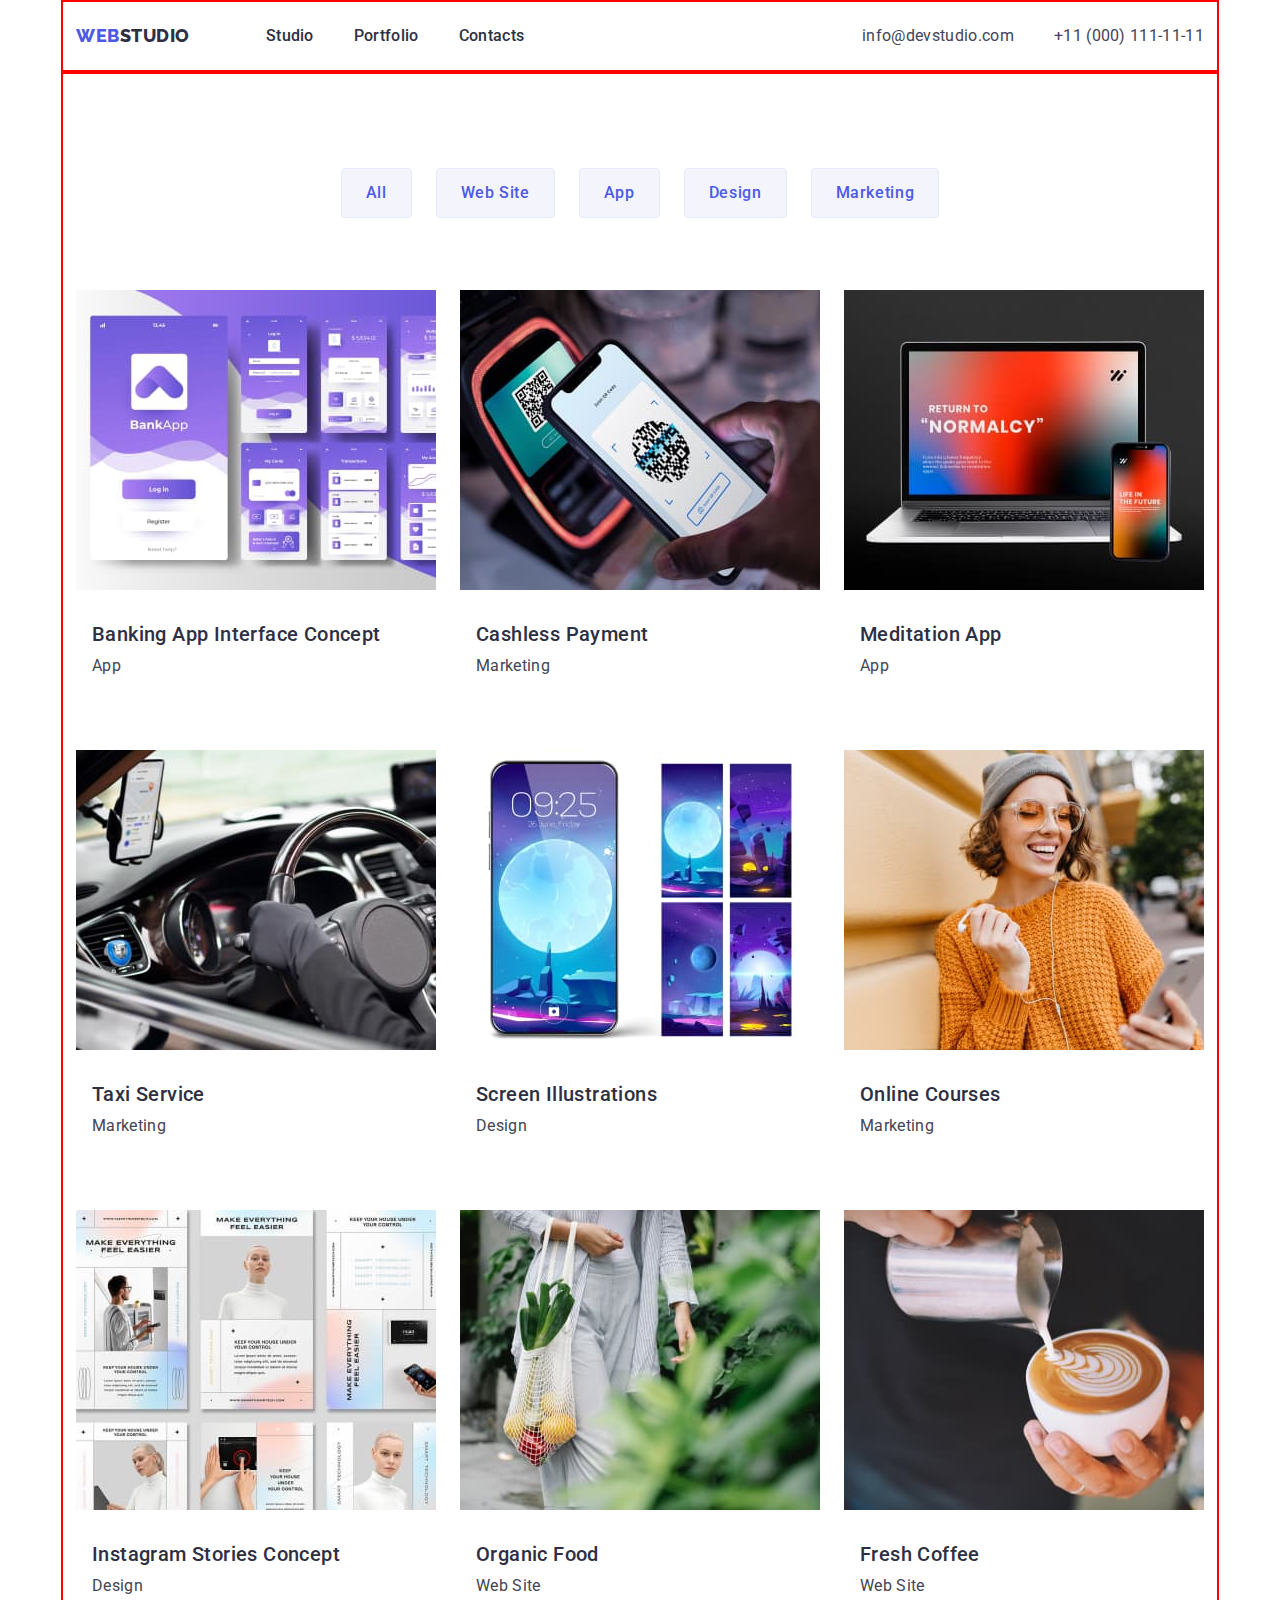
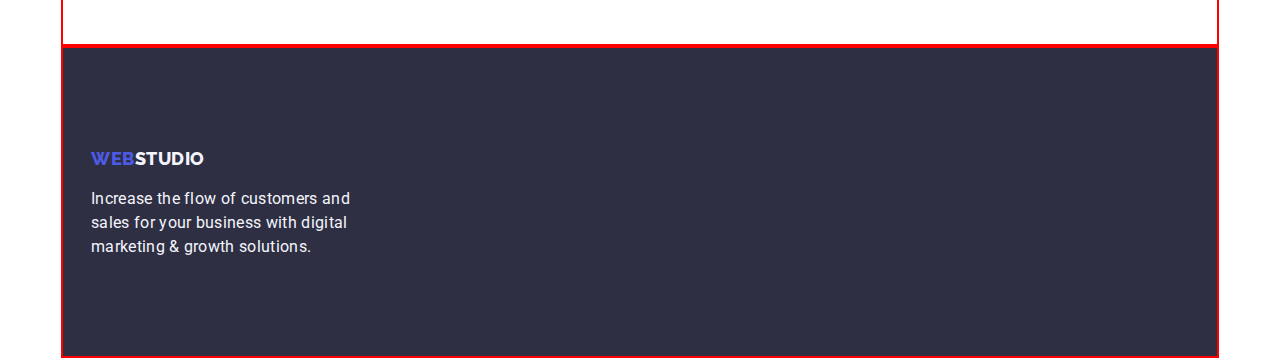
==== portfolio.html @ 13b866cd "up 0909" ====
<!DOCTYPE html>
<html lang="en">
  <head>
    <meta charset="UTF-8" />
    <meta http-equiv="X-UA-Compatible" content="IE=edge" />
    <meta name="viewport" content="width=device-width, initial-scale=1.0" />

    <link rel="preconnect" href="https://fonts.googleapis.com" />
    <link rel="preconnect" href="https://fonts.gstatic.com" crossorigin />
    <link
      href="https://fonts.googleapis.com/css2?family=Raleway:wght@800&family=Roboto:wght@400;500;700;900&display=swap"
      rel="stylesheet"
    />
    <link
      rel="stylesheet"
      href="https://cdn.jsdelivr.net/npm/modern-normalize@1.1.0/modern-normalize.min.css"
    />
    <link rel="stylesheet" href="./css/styles.css" />

    <title>Document</title>
  </head>
  <body>
    <header class="header container">
      <!-- navigation menu  -->
      <div class="header-container">
        <a class="header-logo link" href="./index.html">
          Web<span class="header-studio-color">Studio</span>
        </a>
        <nav class="header-nav">
          <ul class="header-nav-list list">
            <li>
              <a href="./index.html" class="header-link link">Studio</a>
            </li>
            <li>
              <a href="./portfolio.html" class="header-link link">Portfolio</a>
            </li>
            <li>
              <a href="" class="header-link link">Contacts</a>
            </li>
          </ul>
        </nav>
        <address class="list">
          <ul class="header-list-address list">
            <li>
              <a class="header-adaress link" href="mailto:info@devstudio.com"
                >info@devstudio.com</a
              >
            </li>
            <li>
              <a class="header-adaress link" href="tel:+110001111111"
                >+11 (000) 111-11-11</a
              >
            </li>
          </ul>
        </address>
      </div>
    </header>
    <!-- main -->
    <main>
      <section class="container">
        <h1 class="portfolio-heading">portfolio list</h1>
        <!-- potfolio button -->
        <div>
          <ul class="pf-btn-container list">
            <li>
              <button class="pf-btn cursor-focus-pf" type="button">All</button>
            </li>
            <li>
              <button class="pf-btn cursor-focus-pf" type="button">
                Web Site
              </button>
            </li>
            <li>
              <button class="pf-btn cursor-focus-pf" type="button">App</button>
            </li>
            <li>
              <button class="pf-btn cursor-focus-pf" type="button">
                Design
              </button>
            </li>
            <li>
              <button class="pf-btn cursor-focus-pf" type="button">
                Marketing
              </button>
            </li>
          </ul>
        </div>
        <!-- portfolio img -->
        <div>
          <ul class="portfolio-container list">
            <li class="pf-list">
              <a class="link" href="">
                <img
                  src="./images/portfolio/img-1.jpg"
                  alt="Banking App Interface Concept"
                  width="360"
                  height="300"
                />
                <h2 class="project-heading">Banking App Interface Concept</h2>
                <p class="project-direction">App</p>
              </a>
            </li>
            <li class="pf-list">
              <a class="link" href="">
                <img
                  src="./images/portfolio/img-2.jpg"
                  alt="Cashless Payment"
                  width="360"
                  height="300"
                />
                <h2 class="project-heading">Cashless Payment</h2>
                <p class="project-direction">Marketing</p>
              </a>
            </li>
            <li class="pf-list">
              <a class="link" href="">
                <img
                  src="./images/portfolio/img-3.jpg"
                  alt="Meditation App"
                  width="360"
                  height="300"
                />
                <h2 class="project-heading">Meditation App</h2>
                <p class="project-direction">App</p>
              </a>
            </li>
            <li class="pf-list">
              <a class="link" href="">
                <img
                  src="./images/portfolio/img-4.jpg"
                  alt="Taxi Service"
                  width="360"
                  height="300"
                />
                <h2 class="project-heading">Taxi Service</h2>
                <p class="project-direction">Marketing</p>
              </a>
            </li>
            <li class="pf-list">
              <a class="link" href="">
                <img
                  src="./images/portfolio/img-5.jpg"
                  alt="Screen Illustrations"
                  width="360"
                  height="300"
                />
                <h2 class="project-heading">Screen Illustrations</h2>
                <p class="project-direction">Design</p>
              </a>
            </li>
            <li class="pf-list">
              <a class="link" href="">
                <img
                  src="./images/portfolio/img-6.jpg"
                  alt="Online Courses"
                  width="360"
                  height="300"
                />
                <h2 class="project-heading">Online Courses</h2>
                <p class="project-direction">Marketing</p>
              </a>
            </li>
            <li class="pf-list">
              <a class="link" href="">
                <img
                  src="./images/portfolio/img-7.jpg"
                  alt="Instagram Stories Concept"
                  width="360"
                  height="300"
                />
                <h2 class="project-heading">Instagram Stories Concept</h2>
                <p class="project-direction">Design</p>
              </a>
            </li>
            <li class="pf-list">
              <a class="link" href="">
                <img
                  src="./images/portfolio/img-8.jpg"
                  alt="Organic Food"
                  width="360"
                  height="300"
                />
                <h2 class="project-heading">Organic Food</h2>
                <p class="project-direction">Web Site</p>
              </a>
            </li>
            <li class="pf-list">
              <a class="link" href="">
                <img
                  src="./images/portfolio/img-9.jpg"
                  alt="Fresh Coffee"
                  width="360"
                  height="300"
                />
                <h2 class="project-heading">Fresh Coffee</h2>
                <p class="project-direction">Web Site</p>
              </a>
            </li>
          </ul>
        </div>
      </section>
    </main>
    <!-- footer section -->
    <footer class="footer-section container">
      <div class="footer-container">
        <a class="footer-logo link" href="./index.html">
          Web
          <span class="studio-footer-color">Studio</span>
        </a>
        <p class="footer-indent">
          Increase the flow of customers and sales for your business with
          digital marketing & growth solutions.
        </p>
      </div>
    </footer>
  </body>
</html>
---- css/styles.css ----
:root {
  --heading-color: #2e2f42;
  --text-color: #434455;
  --logo-clr-web: #4d5ae5;
  --logo-clr-dark: #2e2f42;
  --logo-clr-light: #f4f4fd;
  --background-page: #ffffff;
  --header-link-normal: #2e2f42;
  --header-link-hover: #404bbf;
  --address-normal: #434455;
  --address-hover: #404bbf;
}

body {
  font-family: "Raleway", sans-serif;
  font-family: "Roboto", sans-serif;
  color: var(--text-color);
  background-color: var(--background-page);
}

/* reset start */
h1,
h2,
h3,
h4,
h5,
h6,
p {
  margin: 0;
}

img {
  display: block;
}

.list {
  list-style: none;
  padding: 0;
  margin: 0;
}

.link {
  text-decoration: none;
}

/* header  */
.container {
  width: 1158px;
  margin-left: auto;
  margin-right: auto;
  padding-left: 15px;
  padding-right: 15px;
  outline: 2px solid red;
  outline-offset: -2px;
}

.header-container {
  display: flex;
  align-items: center;
}

.header-logo {
  font-family: "Raleway", sans-serif;
  font-style: normal;
  font-weight: 800;
  font-size: 18px;
  line-height: 1.17;
  display: flex;
  align-items: center;
  letter-spacing: 0.03em;
  text-transform: uppercase;
  color: var(--logo-clr-web);
  margin-right: 76px;
  padding-top: 24px;
  padding-bottom: 24px;
}

.header-studio-color {
  color: var(--logo-clr-dark);
}

.header-nav {
  margin-right: auto;
}

.header-nav-list {
  display: flex;
  align-items: center;
  gap: 40px;
}

.header-link {
  display: block;
  padding-top: 24px;
  padding-bottom: 24px;
  font-weight: 500;
  font-size: 16px;
  line-height: 1.5;
  letter-spacing: 0.02em;
  color: var(--header-link-normal);
}

.header-link:hover,
.header-link:focus {
  color: var(--header-link-hover);
}

.header-adaress {
  display: block;
  padding-top: 24px;
  padding-bottom: 24px;
  font-style: normal;
  font-size: 16px;
  line-height: 1.5;
  letter-spacing: 0.02em;
  color: var(--address-normal);
}

.header-adaress:hover,
.header-adaress:focus {
  color: var(--address-hover);
}

.header-list-address {
  display: flex;
  gap: 40px;
}

/* hero */
.hero-section {
  background-color: #2e2f42;
}

.hero-container {
  height: 600px;
  padding-top: 188px;
}

.hero-heading {
  font-family: "Roboto", sans-serif;
  font-weight: 700;
  font-size: 56px;
  line-height: 1.07;
  text-align: center;
  letter-spacing: 0.02em;
  color: #ffffff;
  margin-bottom: 48px;
}

.hero-button {
  padding: 16px 32px;
  font-family: "Roboto", sans-serif;
  font-weight: 500;
  font-size: 16px;
  line-height: 1.5;
  display: flex;
  letter-spacing: 0.04em;
  color: #ffffff;
  background: #4d5ae5;
  min-width: 169px;
  min-height: 56px;
  border-radius: 4px;
  margin-left: auto;
  margin-right: auto;
}

.hero-button:hover,
.hero-button:focus {
  background: #404bbf;
  cursor: pointer;
}

/* studio */

.studio-heading-none {
  display: none;
}

.studio-container {
  min-height: 388px;
  padding-top: 120px;
  padding-right: 15px;
  padding-bottom: 120px;
  padding-left: 15px;
}

.studio-container-ul {
  display: flex;
  gap: 24px;
}

.studio-li {
  flex-basis: calc((100% - 72px) / 3);
}

.studio-heading {
  font-weight: 500;
  font-size: 20px;
  line-height: 1.2;
  letter-spacing: 0.02em;
  color: var(--heading-color);
  margin-bottom: 8px;
}

.studio-indent {
  font-size: 16px;
  line-height: 1.5;
  letter-spacing: 0.02em;
  color: var(--text-color);
}

/* What are we doing */
.doing-heading {
  font-weight: 700;
  font-size: 36px;
  line-height: 1.11;
  text-align: center;
  letter-spacing: 0.02em;
  text-transform: capitalize;
  color: var(--heading-color);
  padding-bottom: 72px;
}

.doing-container {
  display: flex;
  gap: 24px;
}

.doing-container-content {
  min-height: 532px;
}

/* our team section */
.team-section {
  background-color: #f4f4fd;
}

.team-container-content {
  min-height: 732px;
}

.team-heading {
  font-weight: 700;
  font-size: 36px;
  line-height: 1.11;
  text-align: center;
  letter-spacing: 0.02em;
  text-transform: capitalize;
  color: var(--heading-color);
  padding-top: 120px;
  padding-bottom: 72px;
}

.team-container {
  min-height: 380px;
  display: flex;
  gap: 24px;
}

.team-style-list {
  min-height: 120px;
  background-color: #ffffff;
}

.team-name-heading {
  padding-top: 32px;
  font-weight: 500;
  font-size: 20px;
  line-height: 1.2;
  text-align: center;
  letter-spacing: 0.02em;
  color: var(--heading-color);
}

.team-position {
  padding-top: 8px;
  font-size: 16px;
  line-height: 1.5;
  text-align: center;
  letter-spacing: 0.02em;
  color: var(--text-color);
}

/* footer sectio */
.footer-section {
  background-color: #2e2f42;
}

.footer-logo {
  font-family: "Raleway", sans-serif;
  font-style: normal;
  font-weight: 800;
  font-size: 18px;
  line-height: 1.17;
  display: flex;
  align-items: center;
  letter-spacing: 0.03em;
  text-transform: uppercase;
  color: var(--logo-clr-web);
}

.footer-container {
  min-height: 312px;
  padding-top: 102px;
  padding-left: 15px;
}

.studio-footer-color {
  color: var(--logo-clr-light);
}

.footer-indent {
  padding-top: 18px;
  width: 264px;
  font-size: 16px;
  line-height: 1.5;
  letter-spacing: 0.02em;
  color: #f4f4fd;
}

/* --------- */
/* portfolio */
/* --------- */
.portfolio-heading {
  display: none;
}

/* main */
.pf-btn-container {
  display: flex;
  justify-content: center;
  gap: 24px;
  padding-top: 96px;
  padding-bottom: 72px;
}
.pf-btn {
  font-family: "Roboto", sans-serif;
  font-style: normal;
  font-weight: 500;
  font-size: 16px;
  line-height: 1.5;
  display: flex;
  letter-spacing: 0.04em;
  color: #4d5ae5;
  background-color: #f4f4fd;
  border: 1px solid #e7e9fc;
  border-radius: 4px;
  min-width: 21px;
  min-height: 24px;
  padding: 12px 24px;
}

.cursor-focus-pf {
  cursor: pointer;
}

.pf-btn:hover,
.pf-btn:focus {
  background: #404bbf;
  color: #ffffff;
}
/* portfolio */

.portfolio-container {
  display: flex;
  flex-wrap: wrap;
  gap: 24px;
}

.pf-list {
  margin-bottom: 48px;
}

.project-heading {
  padding-top: 32px;
  padding-left: 16px;
  font-weight: 500;
  font-size: 20px;
  line-height: 1.2;
  letter-spacing: 0.02em;
  color: var(--heading-color);
}

.project-direction {
  padding-top: 8px;
  padding-left: 16px;
  font-size: 16px;
  line-height: 1.5;
  letter-spacing: 0.02em;
  color: var(--text-color);
}
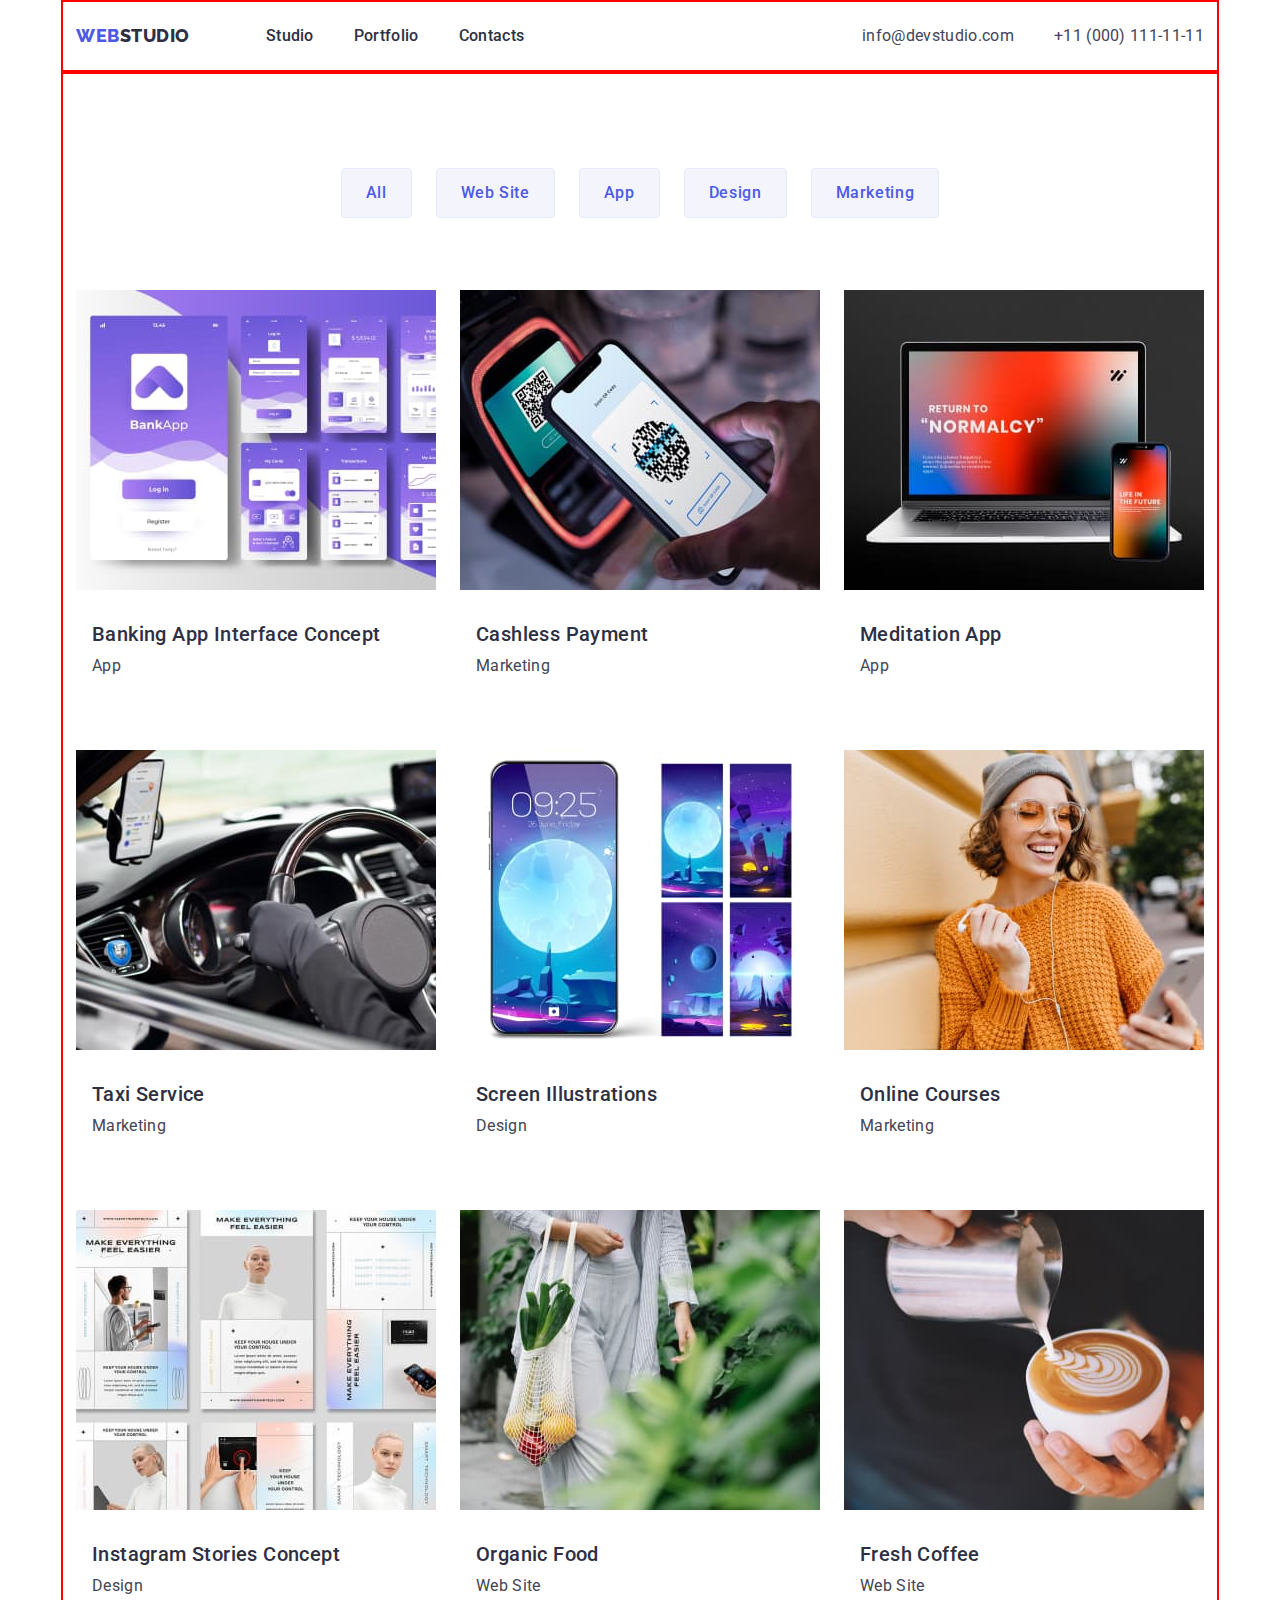
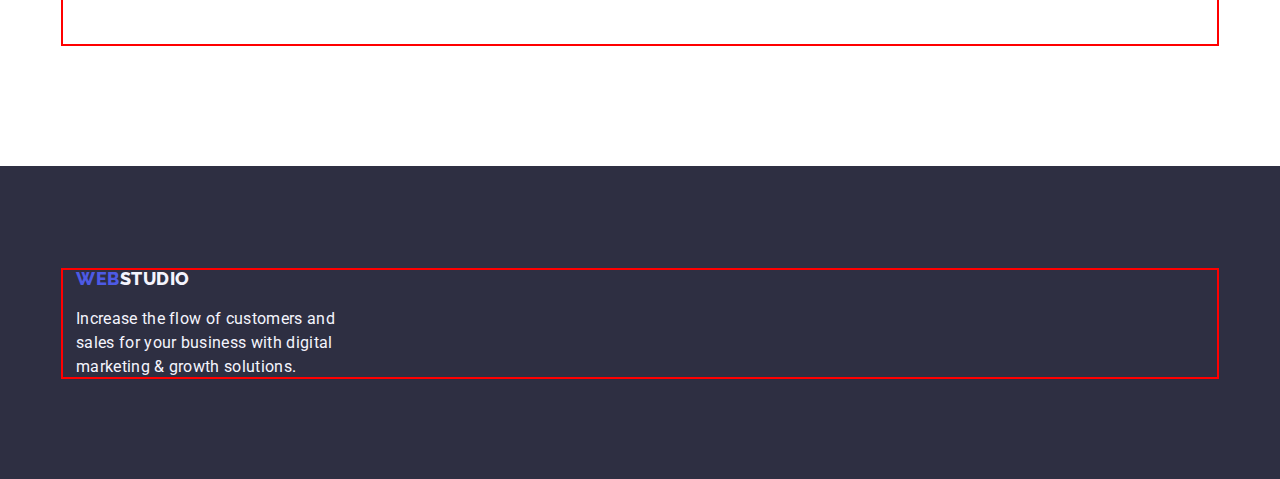
==== commit 089fc702: "maybe end" ====
--- a/portfolio.html
+++ b/portfolio.html
@@ -57,10 +57,10 @@
     </header>
     <!-- main -->
     <main>
-      <section class="container">
+      <section class="pf-bottom">
         <h1 class="portfolio-heading">portfolio list</h1>
         <!-- potfolio button -->
-        <div>
+        <div class="container">
           <ul class="pf-btn-container list">
             <li>
               <button class="pf-btn cursor-focus-pf" type="button">All</button>
@@ -84,9 +84,9 @@
               </button>
             </li>
           </ul>
-        </div>
+        
         <!-- portfolio img -->
-        <div>
+        
           <ul class="portfolio-container list">
             <li class="pf-list">
               <a class="link" href="">
@@ -201,8 +201,8 @@
       </section>
     </main>
     <!-- footer section -->
-    <footer class="footer-section container">
-      <div class="footer-container">
+    <footer class="footer-section">
+      <div class="container">
         <a class="footer-logo link" href="./index.html">
           Web
           <span class="studio-footer-color">Studio</span>
--- a/css/styles.css
+++ b/css/styles.css
@@ -128,13 +128,11 @@
 
 /* hero */
 .hero-section {
+  padding-top: 188px;
+  padding-bottom: 188px;
   background-color: #2e2f42;
 }
 
-.hero-container {
-  height: 600px;
-  padding-top: 188px;
-}
 
 .hero-heading {
   font-family: "Roboto", sans-serif;
@@ -148,7 +146,6 @@
 }
 
 .hero-button {
-  padding: 16px 32px;
   font-family: "Roboto", sans-serif;
   font-weight: 500;
   font-size: 16px;
@@ -159,6 +156,7 @@
   background: #4d5ae5;
   min-width: 169px;
   min-height: 56px;
+  padding: 16px 32px;
   border-radius: 4px;
   margin-left: auto;
   margin-right: auto;
@@ -172,8 +170,21 @@
 
 /* studio */
 
+.section {
+  padding: 120px 0;
+}
+
 .studio-heading-none {
-  display: none;
+  position: absolute;
+  width: 1px;
+  height: 1px;
+  margin: -1px;
+  border: 0;
+  padding: 0;
+  white-space: nowrap;
+  clip-path: inset(100%);
+  clip: rect(0 0 0 0);
+  overflow: hidden;
 }
 
 .studio-container {
@@ -188,9 +199,8 @@
   display: flex;
   gap: 24px;
 }
-
-.studio-li {
-  flex-basis: calc((100% - 72px) / 3);
+.studio-list-item {
+  flex-basis: calc((100% - 72px) / 4);
 }
 
 .studio-heading {
@@ -218,7 +228,7 @@
   letter-spacing: 0.02em;
   text-transform: capitalize;
   color: var(--heading-color);
-  padding-bottom: 72px;
+  margin-bottom: 72px;
 }
 
 .doing-container {
@@ -227,17 +237,17 @@
 }
 
 .doing-container-content {
-  min-height: 532px;
+  padding-bottom: 120px;
 }
 
 /* our team section */
 .team-section {
   background-color: #f4f4fd;
-}
-
-.team-container-content {
-  min-height: 732px;
-}
+  padding-top: 120px;
+  padding-bottom: 120px;
+}
+
+
 
 .team-heading {
   font-weight: 700;
@@ -247,18 +257,16 @@
   letter-spacing: 0.02em;
   text-transform: capitalize;
   color: var(--heading-color);
-  padding-top: 120px;
-  padding-bottom: 72px;
+margin-bottom: 72px;
 }
 
 .team-container {
-  min-height: 380px;
   display: flex;
   gap: 24px;
 }
 
 .team-style-list {
-  min-height: 120px;
+padding-bottom: 32px;
   background-color: #ffffff;
 }
 
@@ -283,6 +291,8 @@
 
 /* footer sectio */
 .footer-section {
+  padding-top: 102px;
+  padding-bottom: 100px;
   background-color: #2e2f42;
 }
 
@@ -299,11 +309,6 @@
   color: var(--logo-clr-web);
 }
 
-.footer-container {
-  min-height: 312px;
-  padding-top: 102px;
-  padding-left: 15px;
-}
 
 .studio-footer-color {
   color: var(--logo-clr-light);
@@ -322,10 +327,23 @@
 /* portfolio */
 /* --------- */
 .portfolio-heading {
-  display: none;
+  position: absolute;
+  width: 1px;
+  height: 1px;
+  margin: -1px;
+  border: 0;
+  padding: 0;
+  white-space: nowrap;
+  clip-path: inset(100%);
+  clip: rect(0 0 0 0);
+  overflow: hidden;
 }
 
 /* main */
+.pf-bottom {
+  padding-bottom: 120px;
+}
+
 .pf-btn-container {
   display: flex;
   justify-content: center;
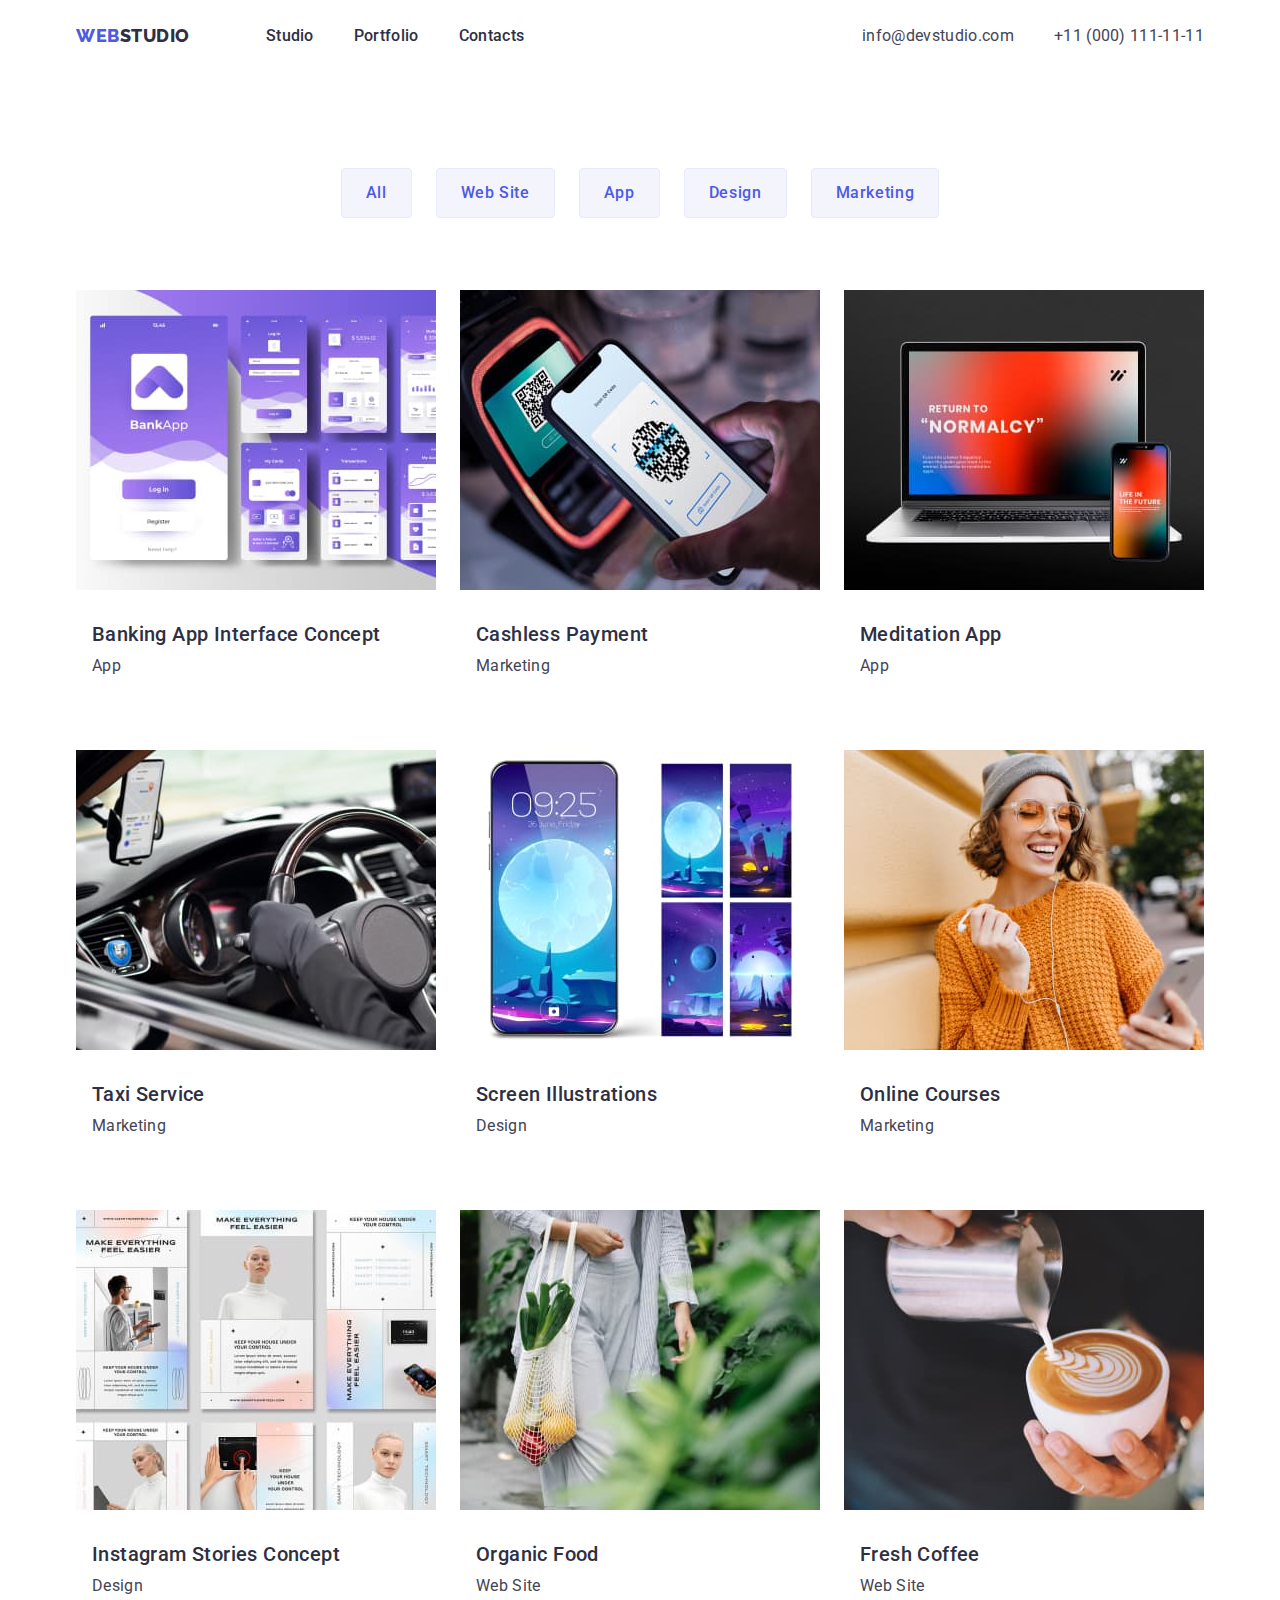
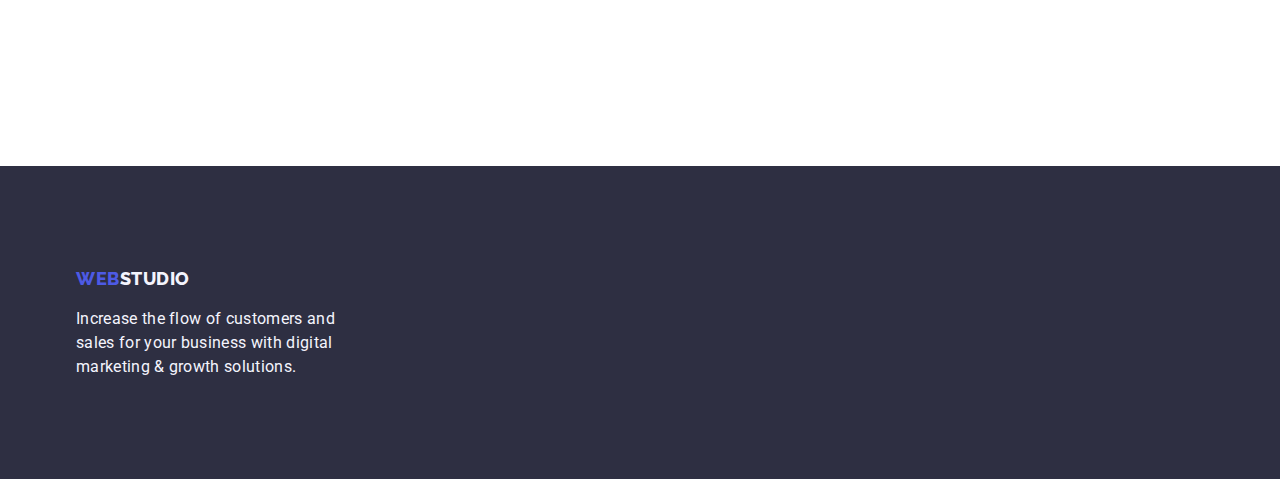
==== commit 81184f7c: "end" ====
--- a/portfolio.html
+++ b/portfolio.html
@@ -84,9 +84,9 @@
               </button>
             </li>
           </ul>
-        
-        <!-- portfolio img -->
-        
+
+          <!-- portfolio img -->
+
           <ul class="portfolio-container list">
             <li class="pf-list">
               <a class="link" href="">
--- a/css/styles.css
+++ b/css/styles.css
@@ -50,8 +50,6 @@
   margin-right: auto;
   padding-left: 15px;
   padding-right: 15px;
-  outline: 2px solid red;
-  outline-offset: -2px;
 }
 
 .header-container {
@@ -132,7 +130,6 @@
   padding-bottom: 188px;
   background-color: #2e2f42;
 }
-
 
 .hero-heading {
   font-family: "Roboto", sans-serif;
@@ -247,8 +244,6 @@
   padding-bottom: 120px;
 }
 
-
-
 .team-heading {
   font-weight: 700;
   font-size: 36px;
@@ -257,7 +252,7 @@
   letter-spacing: 0.02em;
   text-transform: capitalize;
   color: var(--heading-color);
-margin-bottom: 72px;
+  margin-bottom: 72px;
 }
 
 .team-container {
@@ -266,7 +261,7 @@
 }
 
 .team-style-list {
-padding-bottom: 32px;
+  padding-bottom: 32px;
   background-color: #ffffff;
 }
 
@@ -308,7 +303,6 @@
   text-transform: uppercase;
   color: var(--logo-clr-web);
 }
-
 
 .studio-footer-color {
   color: var(--logo-clr-light);
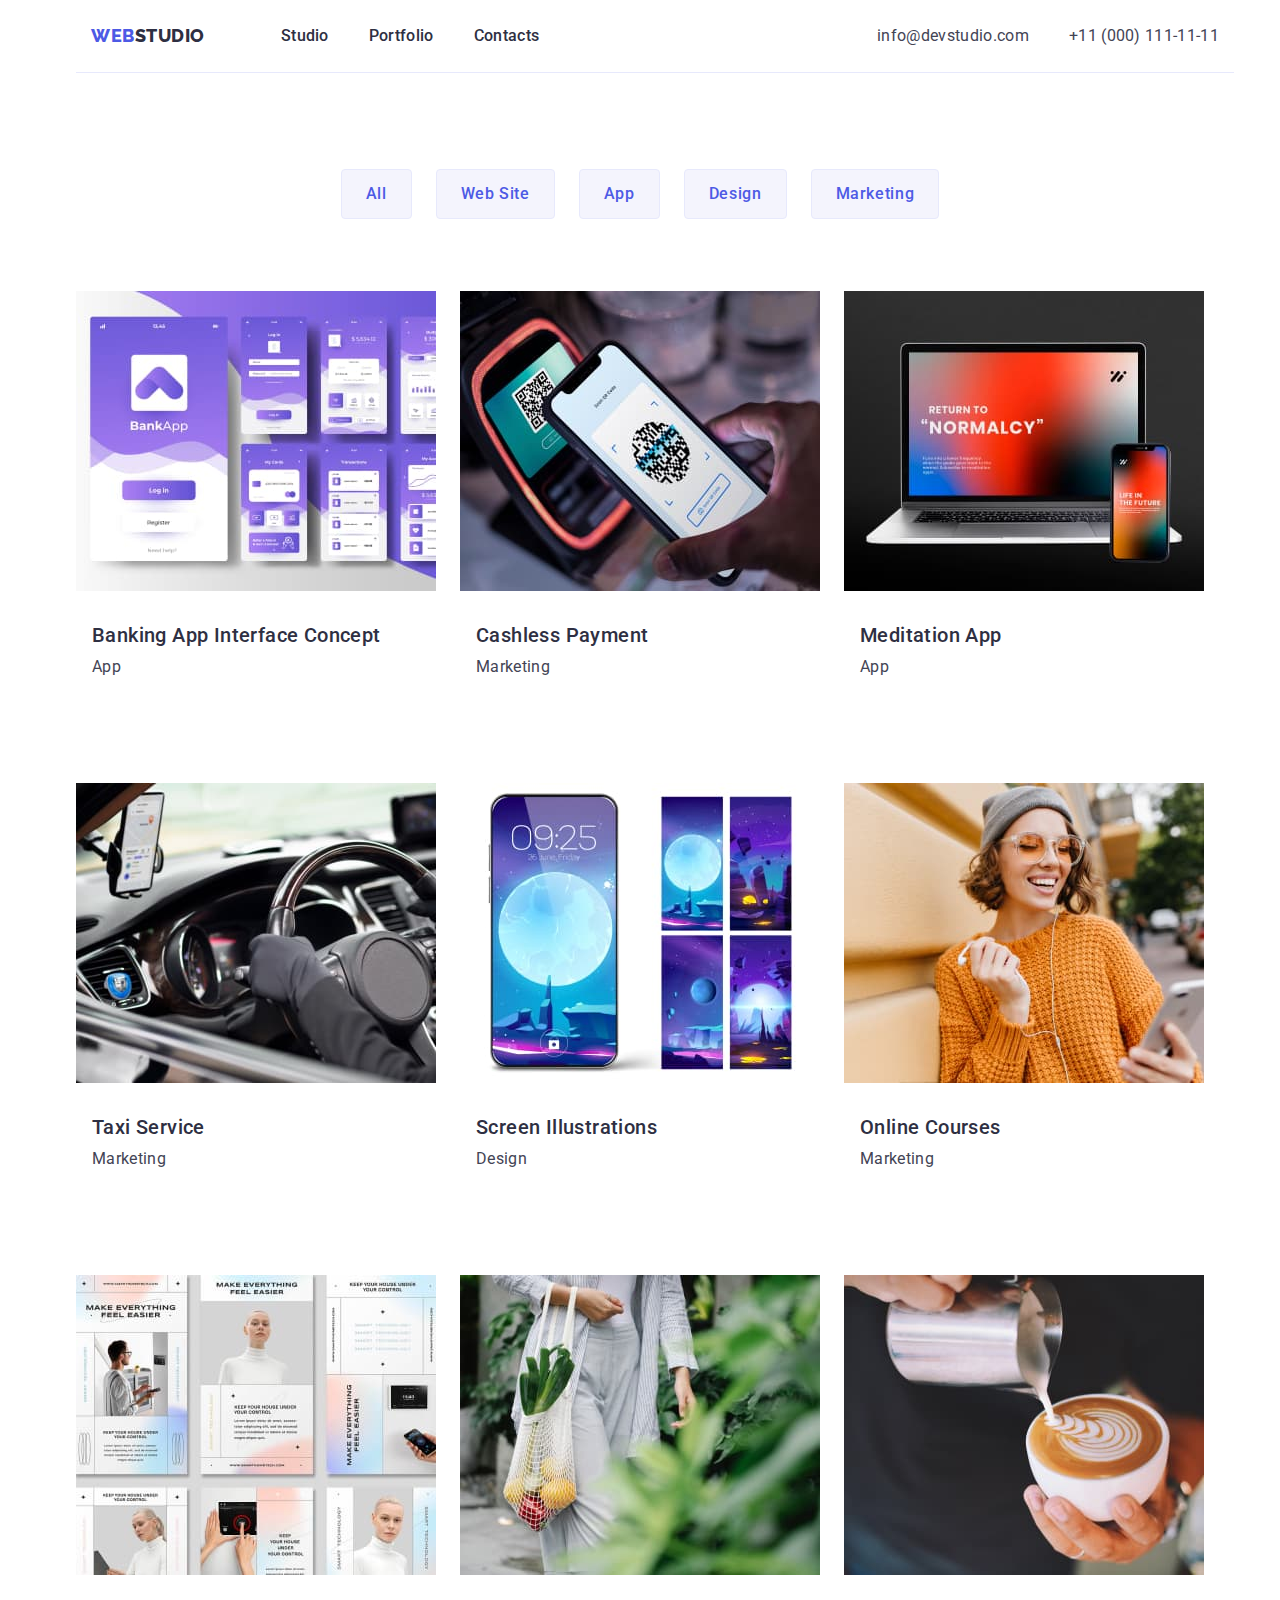
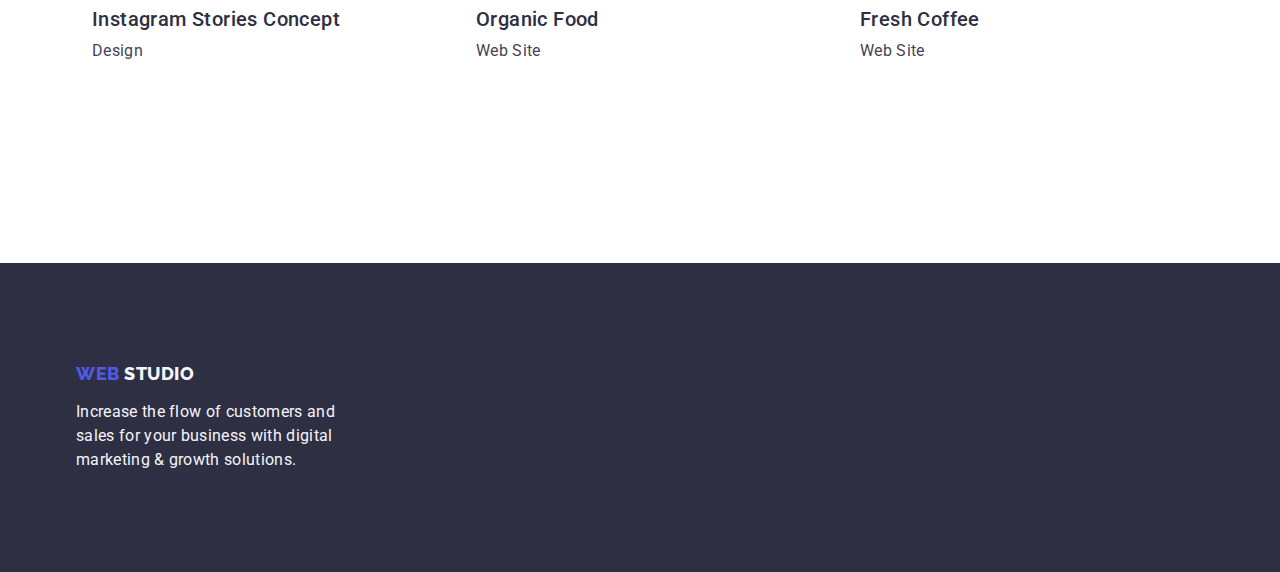
==== commit 5eb346e2: "up1349" ====
--- a/portfolio.html
+++ b/portfolio.html
@@ -22,11 +22,11 @@
   <body>
     <header class="header container">
       <!-- navigation menu  -->
-      <div class="header-container">
-        <a class="header-logo link" href="./index.html">
-          Web<span class="header-studio-color">Studio</span>
-        </a>
+      <div class="header-container container">
         <nav class="header-nav">
+          <a class="header-logo link" href="./index.html">
+            Web<span class="header-studio-color">Studio</span>
+          </a>
           <ul class="header-nav-list list">
             <li>
               <a href="./index.html" class="header-link link">Studio</a>
--- a/css/styles.css
+++ b/css/styles.css
@@ -55,6 +55,7 @@
 .header-container {
   display: flex;
   align-items: center;
+  border-bottom: 1px solid #e7e9fc;
 }
 
 .header-logo {
@@ -78,6 +79,8 @@
 }
 
 .header-nav {
+  display: flex;
+  align-items: center;
   margin-right: auto;
 }
 
@@ -139,7 +142,10 @@
   text-align: center;
   letter-spacing: 0.02em;
   color: #ffffff;
+  max-width: 496px;
+  margin-right: auto;
   margin-bottom: 48px;
+  margin-left: auto;
 }
 
 .hero-button {
@@ -147,22 +153,23 @@
   font-weight: 500;
   font-size: 16px;
   line-height: 1.5;
-  display: flex;
+  display: block;
   letter-spacing: 0.04em;
   color: #ffffff;
   background: #4d5ae5;
-  min-width: 169px;
-  min-height: 56px;
+  height: 56px;
   padding: 16px 32px;
+  border: none;
   border-radius: 4px;
   margin-left: auto;
   margin-right: auto;
+  cursor: pointer;
 }
 
 .hero-button:hover,
 .hero-button:focus {
   background: #404bbf;
-  cursor: pointer;
+  cursor: pointe;
 }
 
 /* studio */
@@ -261,18 +268,23 @@
 }
 
 .team-style-list {
-  padding-bottom: 32px;
+
   background-color: #ffffff;
 }
 
+.team-name-position {
+  padding: 32px 16px;
+  border-radius: 0px 0px 4px 4px;
+}
+
 .team-name-heading {
-  padding-top: 32px;
   font-weight: 500;
   font-size: 20px;
   line-height: 1.2;
   text-align: center;
   letter-spacing: 0.02em;
   color: var(--heading-color);
+  margin-bottom: 8px;
 }
 
 .team-position {
@@ -286,7 +298,7 @@
 
 /* footer sectio */
 .footer-section {
-  padding-top: 102px;
+  padding-top: 100px;
   padding-bottom: 100px;
   background-color: #2e2f42;
 }
@@ -297,11 +309,12 @@
   font-weight: 800;
   font-size: 18px;
   line-height: 1.17;
-  display: flex;
+  display: inline-block;
   align-items: center;
   letter-spacing: 0.03em;
   text-transform: uppercase;
   color: var(--logo-clr-web);
+  margin-bottom: 16px;
 }
 
 .studio-footer-color {
@@ -309,7 +322,6 @@
 }
 
 .footer-indent {
-  padding-top: 18px;
   width: 264px;
   font-size: 16px;
   line-height: 1.5;
@@ -396,6 +408,7 @@
 .project-direction {
   padding-top: 8px;
   padding-left: 16px;
+  padding-bottom: 32px;
   font-size: 16px;
   line-height: 1.5;
   letter-spacing: 0.02em;
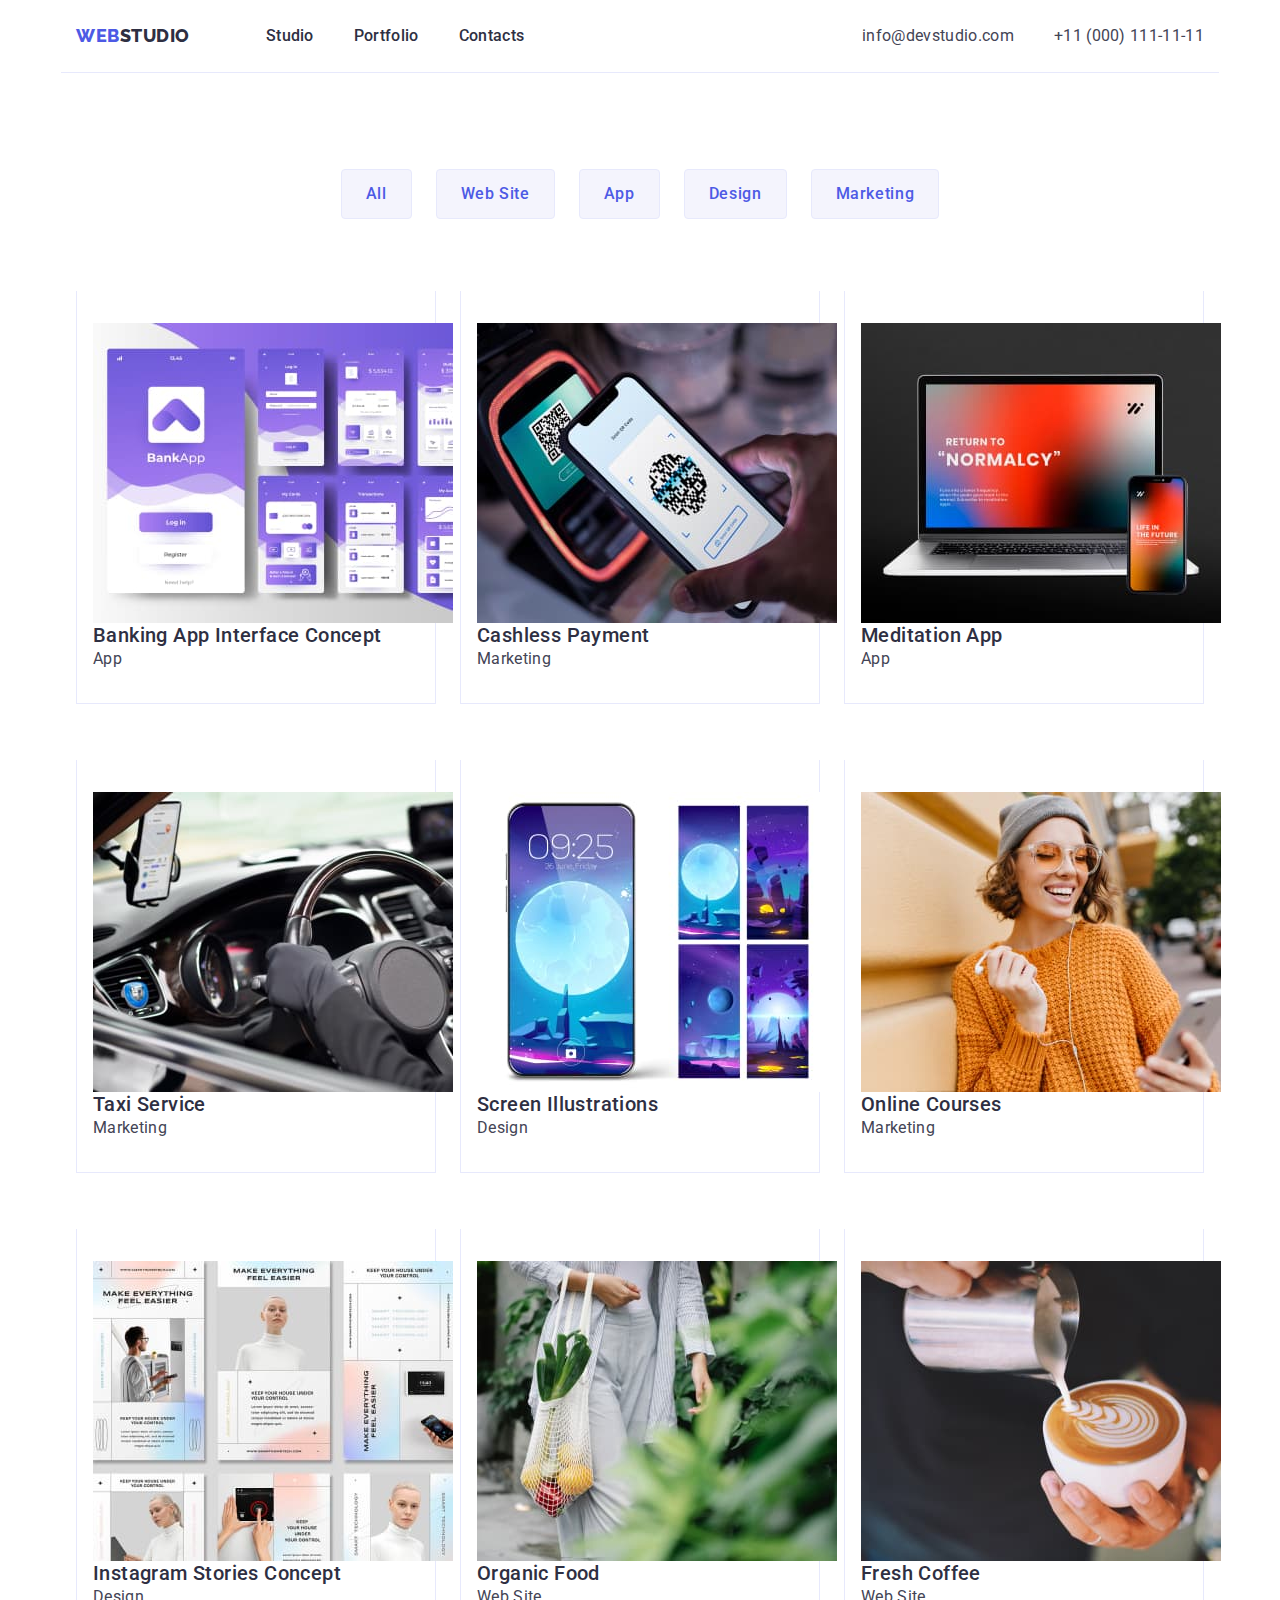
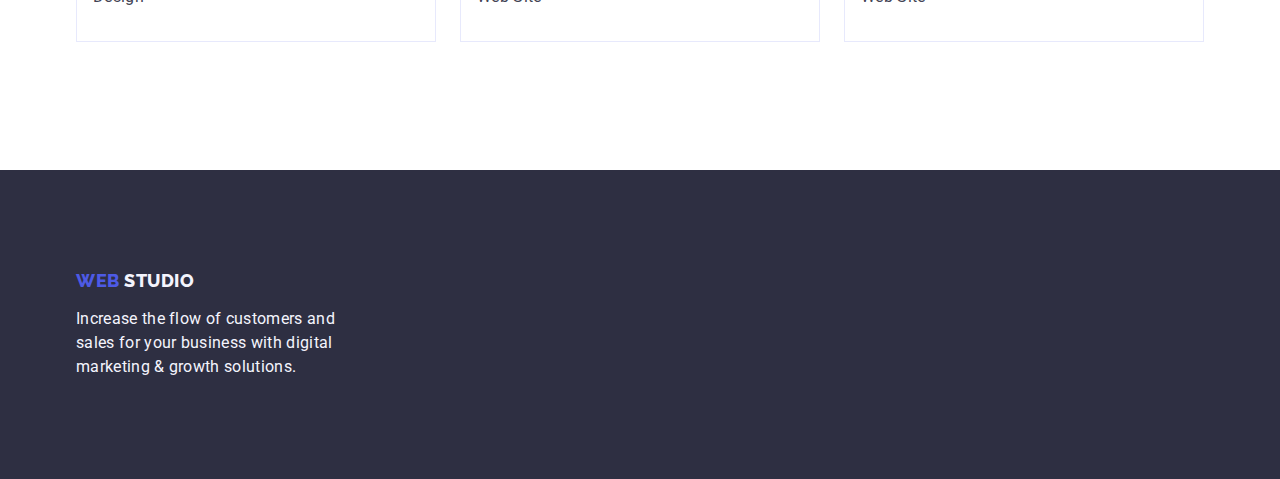
==== commit d5823fdb: "up1500" ====
--- a/portfolio.html
+++ b/portfolio.html
@@ -20,7 +20,7 @@
     <title>Document</title>
   </head>
   <body>
-    <header class="header container">
+    <header>
       <!-- navigation menu  -->
       <div class="header-container container">
         <nav class="header-nav">
@@ -89,112 +89,130 @@
 
           <ul class="portfolio-container list">
             <li class="pf-list">
-              <a class="link" href="">
-                <img
-                  src="./images/portfolio/img-1.jpg"
-                  alt="Banking App Interface Concept"
-                  width="360"
-                  height="300"
-                />
-                <h2 class="project-heading">Banking App Interface Concept</h2>
-                <p class="project-direction">App</p>
-              </a>
-            </li>
-            <li class="pf-list">
-              <a class="link" href="">
-                <img
-                  src="./images/portfolio/img-2.jpg"
-                  alt="Cashless Payment"
-                  width="360"
-                  height="300"
-                />
-                <h2 class="project-heading">Cashless Payment</h2>
-                <p class="project-direction">Marketing</p>
-              </a>
-            </li>
-            <li class="pf-list">
-              <a class="link" href="">
-                <img
-                  src="./images/portfolio/img-3.jpg"
-                  alt="Meditation App"
-                  width="360"
-                  height="300"
-                />
-                <h2 class="project-heading">Meditation App</h2>
-                <p class="project-direction">App</p>
-              </a>
-            </li>
-            <li class="pf-list">
-              <a class="link" href="">
-                <img
-                  src="./images/portfolio/img-4.jpg"
-                  alt="Taxi Service"
-                  width="360"
-                  height="300"
-                />
-                <h2 class="project-heading">Taxi Service</h2>
-                <p class="project-direction">Marketing</p>
-              </a>
-            </li>
-            <li class="pf-list">
-              <a class="link" href="">
-                <img
-                  src="./images/portfolio/img-5.jpg"
-                  alt="Screen Illustrations"
-                  width="360"
-                  height="300"
-                />
-                <h2 class="project-heading">Screen Illustrations</h2>
-                <p class="project-direction">Design</p>
-              </a>
-            </li>
-            <li class="pf-list">
-              <a class="link" href="">
-                <img
-                  src="./images/portfolio/img-6.jpg"
-                  alt="Online Courses"
-                  width="360"
-                  height="300"
-                />
-                <h2 class="project-heading">Online Courses</h2>
-                <p class="project-direction">Marketing</p>
-              </a>
-            </li>
-            <li class="pf-list">
-              <a class="link" href="">
-                <img
-                  src="./images/portfolio/img-7.jpg"
-                  alt="Instagram Stories Concept"
-                  width="360"
-                  height="300"
-                />
-                <h2 class="project-heading">Instagram Stories Concept</h2>
-                <p class="project-direction">Design</p>
-              </a>
-            </li>
-            <li class="pf-list">
-              <a class="link" href="">
-                <img
-                  src="./images/portfolio/img-8.jpg"
-                  alt="Organic Food"
-                  width="360"
-                  height="300"
-                />
-                <h2 class="project-heading">Organic Food</h2>
-                <p class="project-direction">Web Site</p>
-              </a>
-            </li>
-            <li class="pf-list">
-              <a class="link" href="">
-                <img
-                  src="./images/portfolio/img-9.jpg"
-                  alt="Fresh Coffee"
-                  width="360"
-                  height="300"
-                />
-                <h2 class="project-heading">Fresh Coffee</h2>
-                <p class="project-direction">Web Site</p>
-              </a>
+              <div class="pf-div">
+                <a class="link" href="">
+                  <img
+                    src="./images/portfolio/img-1.jpg"
+                    alt="Banking App Interface Concept"
+                    width="360"
+                    height="300"
+                  />
+                  <h2 class="project-heading">Banking App Interface Concept</h2>
+                  <p class="project-direction">App</p>
+                </a>
+              </div>
+            </li>
+            <li class="pf-list">
+              <div class="pf-div">
+                <a class="link" href="">
+                  <img
+                    src="./images/portfolio/img-2.jpg"
+                    alt="Cashless Payment"
+                    width="360"
+                    height="300"
+                  />
+                  <h2 class="project-heading">Cashless Payment</h2>
+                  <p class="project-direction">Marketing</p>
+                </a>
+              </div>
+            </li>
+            <li class="pf-list">
+              <div class="pf-div">
+                <a class="link" href="">
+                  <img
+                    src="./images/portfolio/img-3.jpg"
+                    alt="Meditation App"
+                    width="360"
+                    height="300"
+                  />
+                  <h2 class="project-heading">Meditation App</h2>
+                  <p class="project-direction">App</p>
+                </a>
+              </div>
+            </li>
+            <li class="pf-list">
+              <div class="pf-div">
+                <a class="link" href="">
+                  <img
+                    src="./images/portfolio/img-4.jpg"
+                    alt="Taxi Service"
+                    width="360"
+                    height="300"
+                  />
+                  <h2 class="project-heading">Taxi Service</h2>
+                  <p class="project-direction">Marketing</p>
+                </a>
+              </div>
+            </li>
+            <li class="pf-list">
+              <div class="pf-div">
+                <a class="link" href="">
+                  <img
+                    src="./images/portfolio/img-5.jpg"
+                    alt="Screen Illustrations"
+                    width="360"
+                    height="300"
+                  />
+                  <h2 class="project-heading">Screen Illustrations</h2>
+                  <p class="project-direction">Design</p>
+                </a>
+              </div>
+            </li>
+            <li class="pf-list">
+              <div class="pf-div">
+                <a class="link" href="">
+                  <img
+                    src="./images/portfolio/img-6.jpg"
+                    alt="Online Courses"
+                    width="360"
+                    height="300"
+                  />
+                  <h2 class="project-heading">Online Courses</h2>
+                  <p class="project-direction">Marketing</p>
+                </a>
+              </div>
+            </li>
+            <li class="pf-list">
+              <div class="pf-div">
+                <a class="link" href="">
+                  <img
+                    src="./images/portfolio/img-7.jpg"
+                    alt="Instagram Stories Concept"
+                    width="360"
+                    height="300"
+                  />
+                  <h2 class="project-heading">Instagram Stories Concept</h2>
+                  <p class="project-direction">Design</p>
+                </a>
+              </div>
+            </li>
+            <li class="pf-list">
+              <div class="pf-div">
+                <a class="link" href="">
+                  <img
+                    src="./images/portfolio/img-8.jpg"
+                    alt="Organic Food"
+                    width="360"
+                    height="300"
+                  />
+                  <h2 class="project-heading">Organic Food</h2>
+                  <p class="project-direction">Web Site</p>
+                </a>
+              </div>
+            </li>
+            <li class="pf-list">
+              <div class="pf-div">
+                <a class="link" href="">
+                  <img
+                    src="./images/portfolio/img-9.jpg"
+                    alt="Fresh Coffee"
+                    width="360"
+                    height="300"
+                  />
+                  <h2 class="project-heading">Fresh Coffee</h2>
+                  <p class="project-direction">Web Site</p>
+                </a>
+              </div>
             </li>
           </ul>
         </div>
--- a/css/styles.css
+++ b/css/styles.css
@@ -355,7 +355,7 @@
   justify-content: center;
   gap: 24px;
   padding-top: 96px;
-  padding-bottom: 72px;
+  margin-bottom: 72px;
 }
 .pf-btn {
   font-family: "Roboto", sans-serif;
@@ -382,22 +382,31 @@
 .pf-btn:focus {
   background: #404bbf;
   color: #ffffff;
-}
+  border: 1px solid transparent;
+}
+
 /* portfolio */
 
 .portfolio-container {
   display: flex;
   flex-wrap: wrap;
-  gap: 24px;
+  column-gap: 24px;
+  row-gap: 48px;
+ 
 }
 
 .pf-list {
-  margin-bottom: 48px;
+  width: calc((100% - 48px) / 3);
+}
+
+.pf-div {
+  padding: 32px 16px;
+  border: 1px solid #e7e9fc;
+  border-top: none;
+  margin-bottom: 8px;
 }
 
 .project-heading {
-  padding-top: 32px;
-  padding-left: 16px;
   font-weight: 500;
   font-size: 20px;
   line-height: 1.2;
@@ -406,9 +415,6 @@
 }
 
 .project-direction {
-  padding-top: 8px;
-  padding-left: 16px;
-  padding-bottom: 32px;
   font-size: 16px;
   line-height: 1.5;
   letter-spacing: 0.02em;
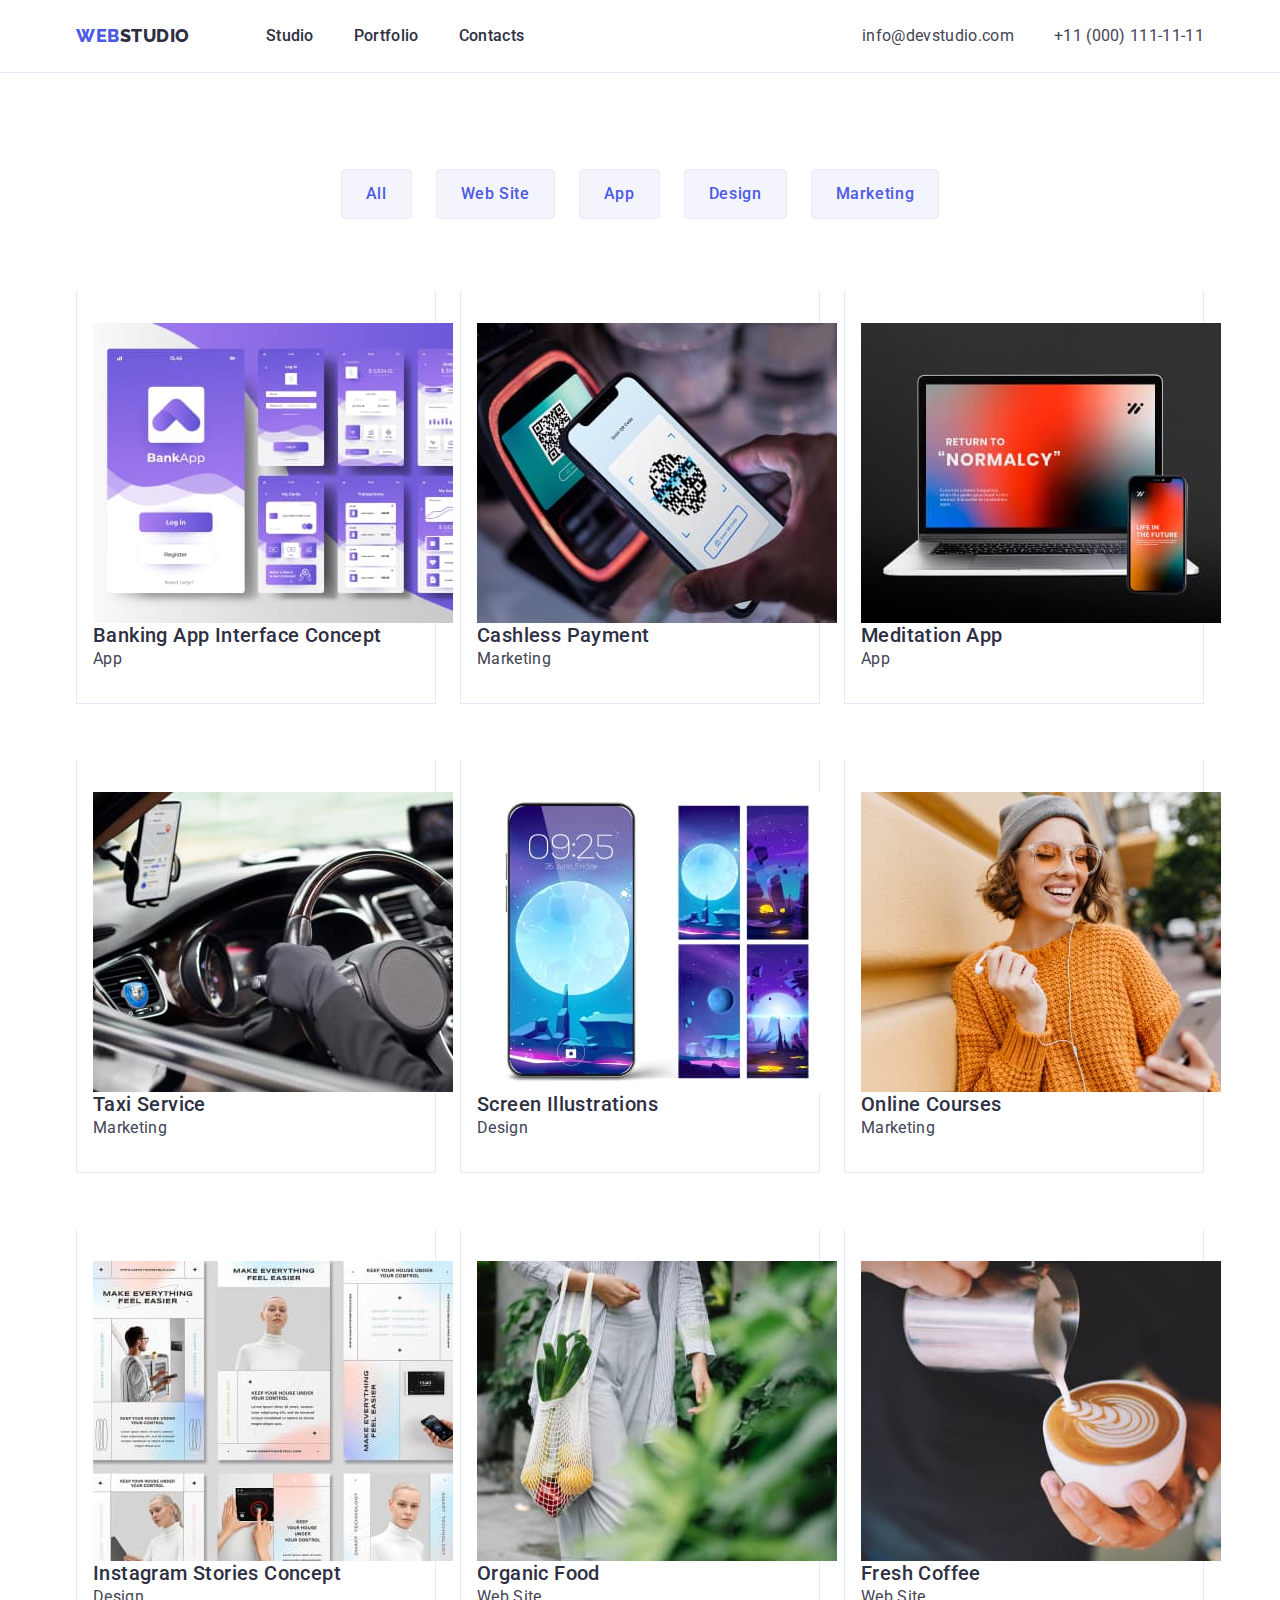
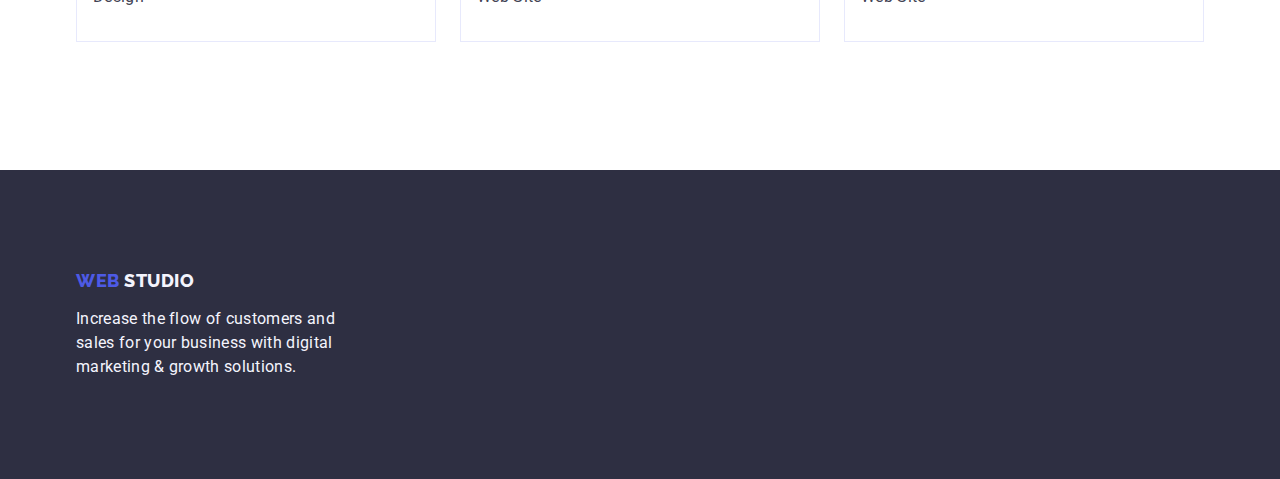
==== commit 91eb1ad7: "up1823" ====
--- a/portfolio.html
+++ b/portfolio.html
@@ -20,7 +20,7 @@
     <title>Document</title>
   </head>
   <body>
-    <header>
+    <header class="header-doun-line">
       <!-- navigation menu  -->
       <div class="header-container container">
         <nav class="header-nav">
--- a/css/styles.css
+++ b/css/styles.css
@@ -52,10 +52,13 @@
   padding-right: 15px;
 }
 
+.header-doun-line {
+  border-bottom: 1px solid #e7e9fc;
+}
+
 .header-container {
   display: flex;
   align-items: center;
-  border-bottom: 1px solid #e7e9fc;
 }
 
 .header-logo {
@@ -157,6 +160,7 @@
   letter-spacing: 0.04em;
   color: #ffffff;
   background: #4d5ae5;
+  min-width: 169px;
   height: 56px;
   padding: 16px 32px;
   border: none;
@@ -238,6 +242,10 @@
 .doing-container {
   display: flex;
   gap: 24px;
+}
+
+.doing-list {
+  width: calc((100% - 48px) / 3);
 }
 
 .doing-container-content {
@@ -347,6 +355,7 @@
 
 /* main */
 .pf-bottom {
+  padding-top: 96px;
   padding-bottom: 120px;
 }
 
@@ -354,8 +363,7 @@
   display: flex;
   justify-content: center;
   gap: 24px;
-  padding-top: 96px;
-  margin-bottom: 72px;
+   margin-bottom: 72px;
 }
 .pf-btn {
   font-family: "Roboto", sans-serif;
@@ -368,10 +376,10 @@
   color: #4d5ae5;
   background-color: #f4f4fd;
   border: 1px solid #e7e9fc;
+  padding: 12px 24px;
   border-radius: 4px;
   min-width: 21px;
   min-height: 24px;
-  padding: 12px 24px;
 }
 
 .cursor-focus-pf {
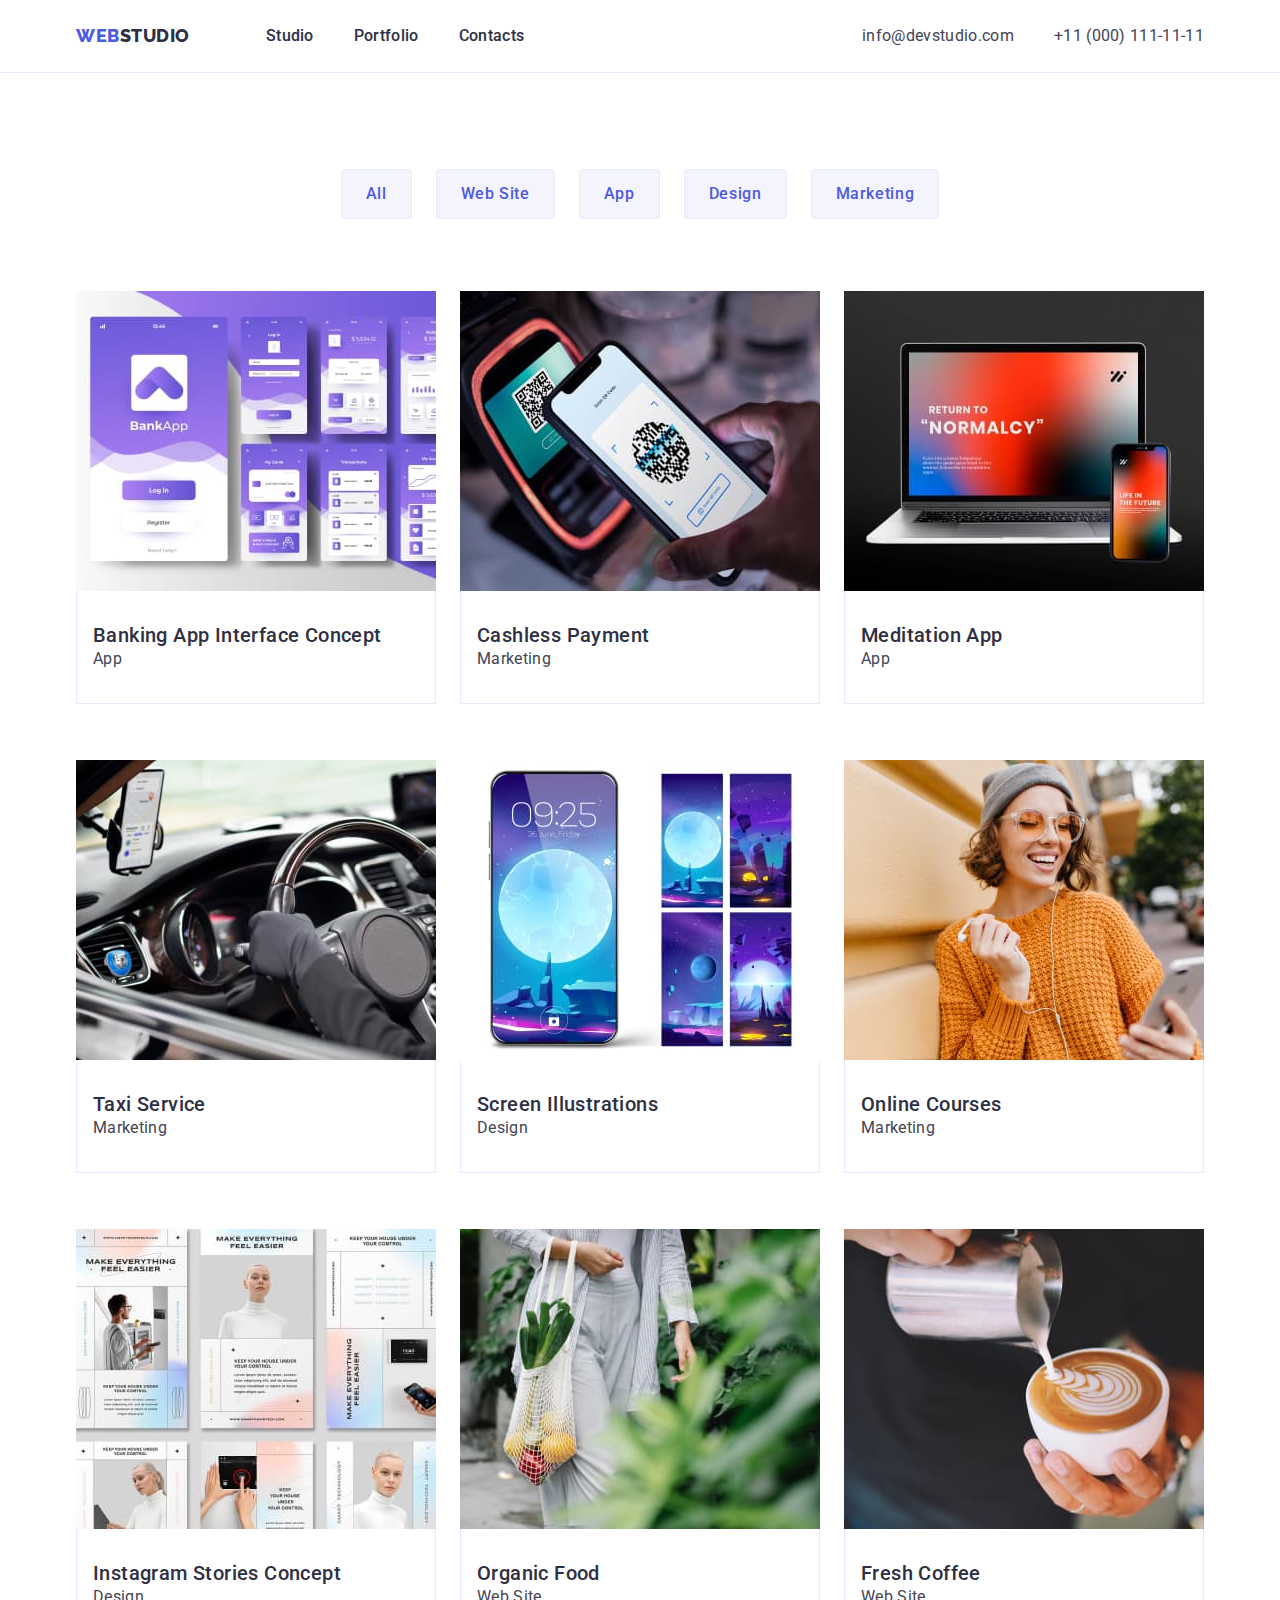
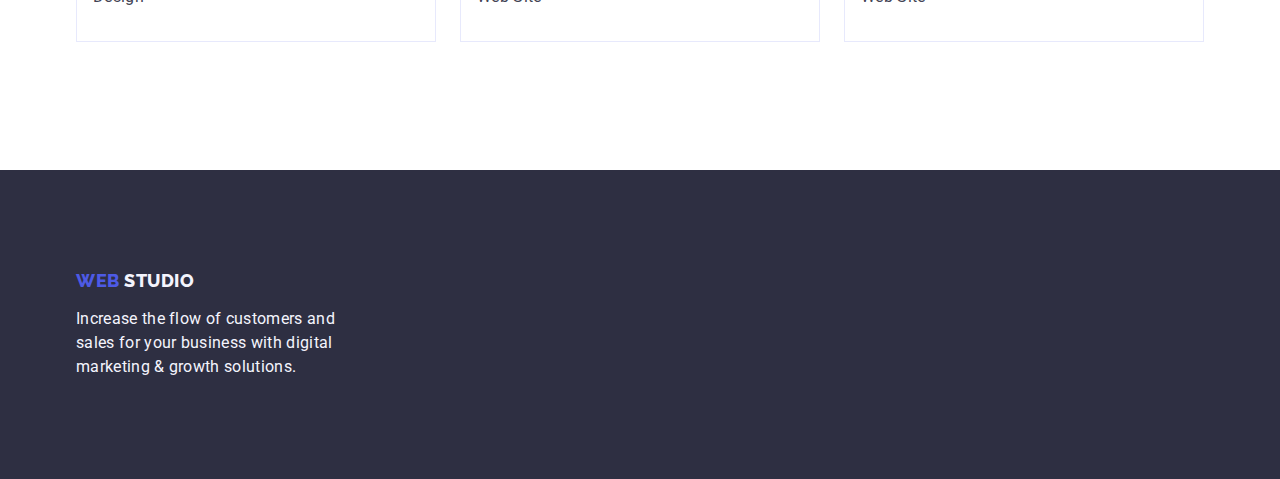
==== commit 02e0283e: "up1951" ====
--- a/portfolio.html
+++ b/portfolio.html
@@ -57,10 +57,10 @@
     </header>
     <!-- main -->
     <main>
-      <section class="pf-bottom">
-        <h1 class="portfolio-heading">portfolio list</h1>
+      <section class="pf-main">
         <!-- potfolio button -->
         <div class="container">
+          <h1 class="portfolio-heading">portfolio list</h1>
           <ul class="pf-btn-container list">
             <li>
               <button class="pf-btn cursor-focus-pf" type="button">All</button>
@@ -89,130 +89,130 @@
 
           <ul class="portfolio-container list">
             <li class="pf-list">
-              <div class="pf-div">
-                <a class="link" href="">
-                  <img
-                    src="./images/portfolio/img-1.jpg"
-                    alt="Banking App Interface Concept"
-                    width="360"
-                    height="300"
-                  />
+              <a class="link" href="">
+                <img
+                  src="./images/portfolio/img-1.jpg"
+                  alt="Banking App Interface Concept"
+                  width="360"
+                  height="300"
+                />
+                <div class="pf-div">
                   <h2 class="project-heading">Banking App Interface Concept</h2>
                   <p class="project-direction">App</p>
-                </a>
-              </div>
-            </li>
-            <li class="pf-list">
-              <div class="pf-div">
-                <a class="link" href="">
-                  <img
-                    src="./images/portfolio/img-2.jpg"
-                    alt="Cashless Payment"
-                    width="360"
-                    height="300"
-                  />
+                </div>
+              </a>
+            </li>
+            <li class="pf-list">
+              <a class="link" href="">
+                <img
+                  src="./images/portfolio/img-2.jpg"
+                  alt="Cashless Payment"
+                  width="360"
+                  height="300"
+                />
+                <div class="pf-div">
                   <h2 class="project-heading">Cashless Payment</h2>
                   <p class="project-direction">Marketing</p>
-                </a>
-              </div>
-            </li>
-            <li class="pf-list">
-              <div class="pf-div">
-                <a class="link" href="">
-                  <img
-                    src="./images/portfolio/img-3.jpg"
-                    alt="Meditation App"
-                    width="360"
-                    height="300"
-                  />
+                </div>
+              </a>
+            </li>
+            <li class="pf-list">
+              <a class="link" href="">
+                <img
+                  src="./images/portfolio/img-3.jpg"
+                  alt="Meditation App"
+                  width="360"
+                  height="300"
+                />
+                <div class="pf-div">
                   <h2 class="project-heading">Meditation App</h2>
                   <p class="project-direction">App</p>
-                </a>
-              </div>
-            </li>
-            <li class="pf-list">
-              <div class="pf-div">
-                <a class="link" href="">
-                  <img
-                    src="./images/portfolio/img-4.jpg"
-                    alt="Taxi Service"
-                    width="360"
-                    height="300"
-                  />
+                </div>
+              </a>
+            </li>
+            <li class="pf-list">
+              <a class="link" href="">
+                <img
+                  src="./images/portfolio/img-4.jpg"
+                  alt="Taxi Service"
+                  width="360"
+                  height="300"
+                />
+                <div class="pf-div">
                   <h2 class="project-heading">Taxi Service</h2>
                   <p class="project-direction">Marketing</p>
-                </a>
-              </div>
-            </li>
-            <li class="pf-list">
-              <div class="pf-div">
-                <a class="link" href="">
-                  <img
-                    src="./images/portfolio/img-5.jpg"
-                    alt="Screen Illustrations"
-                    width="360"
-                    height="300"
-                  />
+                </div>
+              </a>
+            </li>
+            <li class="pf-list">
+              <a class="link" href="">
+                <img
+                  src="./images/portfolio/img-5.jpg"
+                  alt="Screen Illustrations"
+                  width="360"
+                  height="300"
+                />
+                <div class="pf-div">
                   <h2 class="project-heading">Screen Illustrations</h2>
                   <p class="project-direction">Design</p>
-                </a>
-              </div>
-            </li>
-            <li class="pf-list">
-              <div class="pf-div">
-                <a class="link" href="">
-                  <img
-                    src="./images/portfolio/img-6.jpg"
-                    alt="Online Courses"
-                    width="360"
-                    height="300"
-                  />
+                </div>
+              </a>
+            </li>
+            <li class="pf-list">
+              <a class="link" href="">
+                <img
+                  src="./images/portfolio/img-6.jpg"
+                  alt="Online Courses"
+                  width="360"
+                  height="300"
+                />
+                <div class="pf-div">
                   <h2 class="project-heading">Online Courses</h2>
                   <p class="project-direction">Marketing</p>
-                </a>
-              </div>
-            </li>
-            <li class="pf-list">
-              <div class="pf-div">
-                <a class="link" href="">
-                  <img
-                    src="./images/portfolio/img-7.jpg"
-                    alt="Instagram Stories Concept"
-                    width="360"
-                    height="300"
-                  />
+                </div>
+              </a>
+            </li>
+            <li class="pf-list">
+              <a class="link" href="">
+                <img
+                  src="./images/portfolio/img-7.jpg"
+                  alt="Instagram Stories Concept"
+                  width="360"
+                  height="300"
+                />
+                <div class="pf-div">
                   <h2 class="project-heading">Instagram Stories Concept</h2>
                   <p class="project-direction">Design</p>
-                </a>
-              </div>
-            </li>
-            <li class="pf-list">
-              <div class="pf-div">
-                <a class="link" href="">
-                  <img
-                    src="./images/portfolio/img-8.jpg"
-                    alt="Organic Food"
-                    width="360"
-                    height="300"
-                  />
+                </div>
+              </a>
+            </li>
+            <li class="pf-list">
+              <a class="link" href="">
+                <img
+                  src="./images/portfolio/img-8.jpg"
+                  alt="Organic Food"
+                  width="360"
+                  height="300"
+                />
+                <div class="pf-div">
                   <h2 class="project-heading">Organic Food</h2>
                   <p class="project-direction">Web Site</p>
-                </a>
-              </div>
-            </li>
-            <li class="pf-list">
-              <div class="pf-div">
-                <a class="link" href="">
-                  <img
-                    src="./images/portfolio/img-9.jpg"
-                    alt="Fresh Coffee"
-                    width="360"
-                    height="300"
-                  />
+                </div>
+              </a>
+            </li>
+            <li class="pf-list">
+              <a class="link" href="">
+                <img
+                  src="./images/portfolio/img-9.jpg"
+                  alt="Fresh Coffee"
+                  width="360"
+                  height="300"
+                />
+                <div class="pf-div">
                   <h2 class="project-heading">Fresh Coffee</h2>
                   <p class="project-direction">Web Site</p>
-                </a>
-              </div>
+                </div>
+              </a>
             </li>
           </ul>
         </div>
--- a/css/styles.css
+++ b/css/styles.css
@@ -340,6 +340,13 @@
 /* --------- */
 /* portfolio */
 /* --------- */
+
+/* main */
+.pf-main {
+  padding-top: 96px;
+  padding-bottom: 120px;
+}
+
 .portfolio-heading {
   position: absolute;
   width: 1px;
@@ -353,18 +360,13 @@
   overflow: hidden;
 }
 
-/* main */
-.pf-bottom {
-  padding-top: 96px;
-  padding-bottom: 120px;
-}
-
 .pf-btn-container {
   display: flex;
   justify-content: center;
   gap: 24px;
-   margin-bottom: 72px;
-}
+  margin-bottom: 72px;
+}
+
 .pf-btn {
   font-family: "Roboto", sans-serif;
   font-style: normal;
@@ -378,8 +380,6 @@
   border: 1px solid #e7e9fc;
   padding: 12px 24px;
   border-radius: 4px;
-  min-width: 21px;
-  min-height: 24px;
 }
 
 .cursor-focus-pf {
